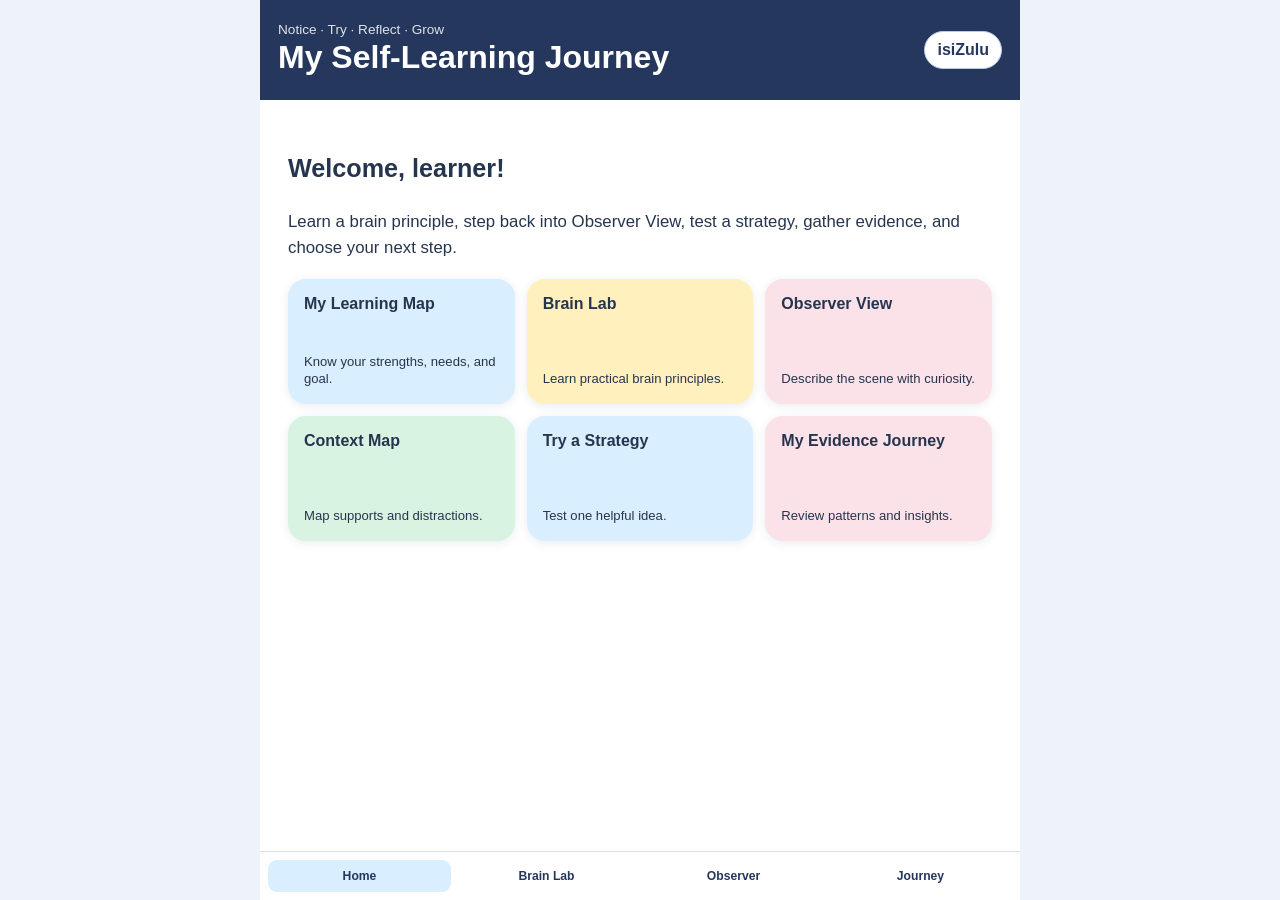
==== mobile-app/index.html @ 1f5d7070 "first commit" ====
<!doctype html>
<html lang="en">
<head>
  <meta charset="UTF-8">
  <meta name="viewport" content="width=device-width, initial-scale=1.0">
  <meta name="theme-color" content="#25375c">
  <link rel="manifest" href="manifest.webmanifest">
  <link rel="stylesheet" href="styles.css">
  <title>Self-Learning Journey</title>
</head>
<body>
  <main class="app-shell">
    <header class="app-header">
      <div>
        <p class="eyebrow" id="subtitle">Notice · Try · Reflect · Grow</p>
        <h1 id="app-title">My Self-Learning Journey</h1>
      </div>
      <button class="language-button" id="language-toggle" type="button">isiZulu</button>
    </header>

    <section id="content" class="content" aria-live="polite"></section>

    <nav class="bottom-nav" aria-label="Main navigation">
      <button data-page="home" type="button">Home</button>
      <button data-page="brain" type="button">Brain Lab</button>
      <button data-page="observe" type="button">Observer</button>
      <button data-page="growth" type="button">Journey</button>
    </nav>
  </main>
  <script src="config.js"></script>
  <script src="app.js"></script>
</body>
</html>
---- mobile-app/styles.css ----
:root {
  --navy: #25375c;
  --blue: #d9eeff;
  --green: #d9f3e3;
  --yellow: #fff0bd;
  --pink: #fbe1e8;
  --ink: #26354e;
  --muted: #5c6980;
  --white: #fff;
  font-family: Arial, Helvetica, sans-serif;
}

* { box-sizing: border-box; }
body { margin: 0; background: #eef3f9; color: var(--ink); }
button, input, textarea, select { font: inherit; }
button { cursor: pointer; }
.app-shell { min-height: 100vh; max-width: 760px; margin: auto; background: var(--white); padding-bottom: 84px; }
.app-header { background: var(--navy); color: white; padding: 22px 18px; display: flex; justify-content: space-between; gap: 12px; align-items: center; }
h1 { font-size: clamp(1.35rem, 5vw, 2rem); margin: 2px 0; }
.eyebrow { margin: 0; opacity: .85; font-size: .85rem; }
.language-button { border: 1px solid #b9caea; color: var(--navy); background: white; border-radius: 999px; padding: 9px 12px; font-weight: bold; }
.content { padding: 18px; }
.welcome { font-size: 1.05rem; line-height: 1.55; }
.grid { display: grid; grid-template-columns: repeat(2, minmax(0, 1fr)); gap: 12px; margin-top: 18px; }
.card, .panel { border: 0; border-radius: 18px; padding: 16px; color: var(--ink); text-align: left; box-shadow: 0 2px 10px #24375c18; }
.card { min-height: 125px; display: flex; flex-direction: column; justify-content: space-between; font-weight: bold; font-size: 1rem; }
.card span { font-size: .82rem; font-weight: normal; line-height: 1.35; }
.blue { background: var(--blue); } .green { background: var(--green); } .yellow { background: var(--yellow); } .pink { background: var(--pink); }
.panel { background: #f7f9fc; margin: 12px 0; line-height: 1.55; }
.panel h2 { margin-top: 0; font-size: 1.35rem; }
.topic-button { width: 100%; margin: 8px 0; border: 0; border-radius: 12px; padding: 13px; background: var(--blue); color: var(--ink); text-align: left; font-weight: bold; }
.back { background: transparent; border: 0; color: var(--navy); font-weight: bold; padding: 0 0 14px; }
label { display: block; margin: 15px 0 6px; font-weight: bold; line-height: 1.35; }
input, textarea, select { width: 100%; border: 1px solid #b9c6d9; border-radius: 10px; padding: 12px; background: white; }
textarea { min-height: 85px; resize: vertical; }
.primary { width: 100%; background: var(--navy); color: white; border: 0; border-radius: 12px; padding: 14px; margin-top: 18px; font-weight: bold; }
.secondary { width: 100%; background: white; color: var(--navy); border: 1px solid #aebdd4; border-radius: 12px; padding: 12px; margin-top: 10px; font-weight: bold; }
.notice { background: var(--yellow); border-radius: 12px; padding: 12px; line-height: 1.45; }
.stat { display: flex; justify-content: space-between; border-bottom: 1px solid #dce3ee; padding: 9px 0; }
.entry { border-left: 4px solid #7aafdd; padding: 10px 12px; margin: 10px 0; background: #f7faff; white-space: pre-line; border-radius: 0 10px 10px 0; }
.bottom-nav { position: fixed; bottom: 0; left: 50%; transform: translateX(-50%); max-width: 760px; width: 100%; background: white; border-top: 1px solid #d9e1ed; display: grid; grid-template-columns: repeat(4, 1fr); padding: 8px; gap: 4px; }
.bottom-nav button { background: white; border: 0; color: var(--navy); padding: 9px 3px; font-size: .76rem; font-weight: bold; }
.bottom-nav button.active { background: var(--blue); border-radius: 9px; }
.hidden { display: none; }
@media (min-width: 650px) { .content { padding: 28px; } .grid { grid-template-columns: repeat(3, minmax(0, 1fr)); } }
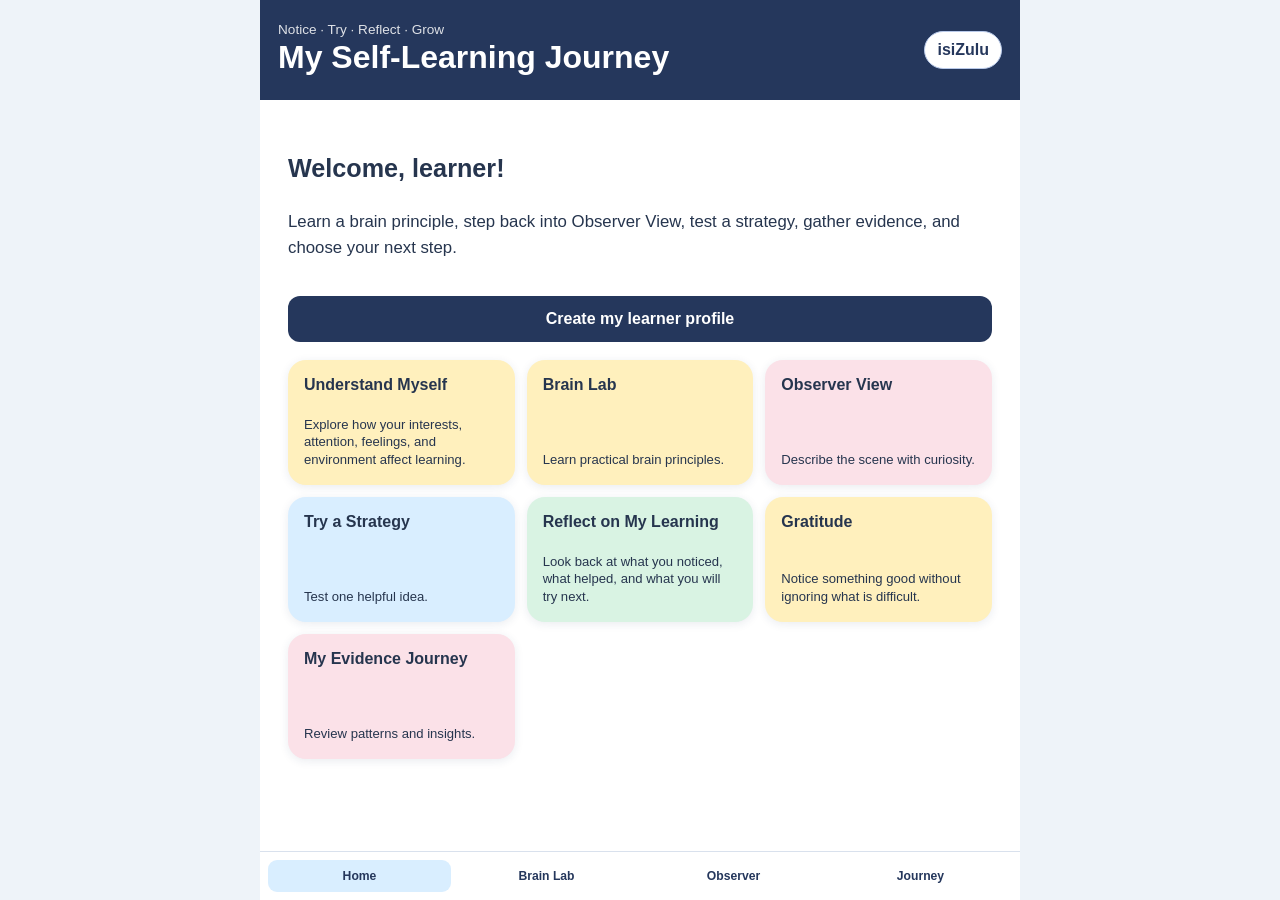
==== commit 248600d9: "fixes" ====
--- a/mobile-app/index.html
+++ b/mobile-app/index.html
@@ -28,6 +28,7 @@
     </nav>
   </main>
   <script src="config.js"></script>
+  <script src="principles.js"></script>
   <script src="app.js"></script>
 </body>
 </html>
--- a/mobile-app/styles.css
+++ b/mobile-app/styles.css
@@ -37,6 +37,13 @@
 .secondary { width: 100%; background: white; color: var(--navy); border: 1px solid #aebdd4; border-radius: 12px; padding: 12px; margin-top: 10px; font-weight: bold; }
 .notice { background: var(--yellow); border-radius: 12px; padding: 12px; line-height: 1.45; }
 .stat { display: flex; justify-content: space-between; border-bottom: 1px solid #dce3ee; padding: 9px 0; }
+.chart-row { margin: 14px 0; }
+.chart-row > span { display: block; font-weight: bold; margin-bottom: 5px; }
+.bars { height: 14px; background: #e6ebf3; border-radius: 7px; overflow: hidden; position: relative; }
+.bars i, .bars b { display: block; height: 50%; position: absolute; left: 0; }
+.bars i { top: 0; background: var(--navy); }
+.bars b { bottom: 0; background: #72b4a0; }
+.chart-row small { color: var(--muted); }
 .entry { border-left: 4px solid #7aafdd; padding: 10px 12px; margin: 10px 0; background: #f7faff; white-space: pre-line; border-radius: 0 10px 10px 0; }
 .bottom-nav { position: fixed; bottom: 0; left: 50%; transform: translateX(-50%); max-width: 760px; width: 100%; background: white; border-top: 1px solid #d9e1ed; display: grid; grid-template-columns: repeat(4, 1fr); padding: 8px; gap: 4px; }
 .bottom-nav button { background: white; border: 0; color: var(--navy); padding: 9px 3px; font-size: .76rem; font-weight: bold; }
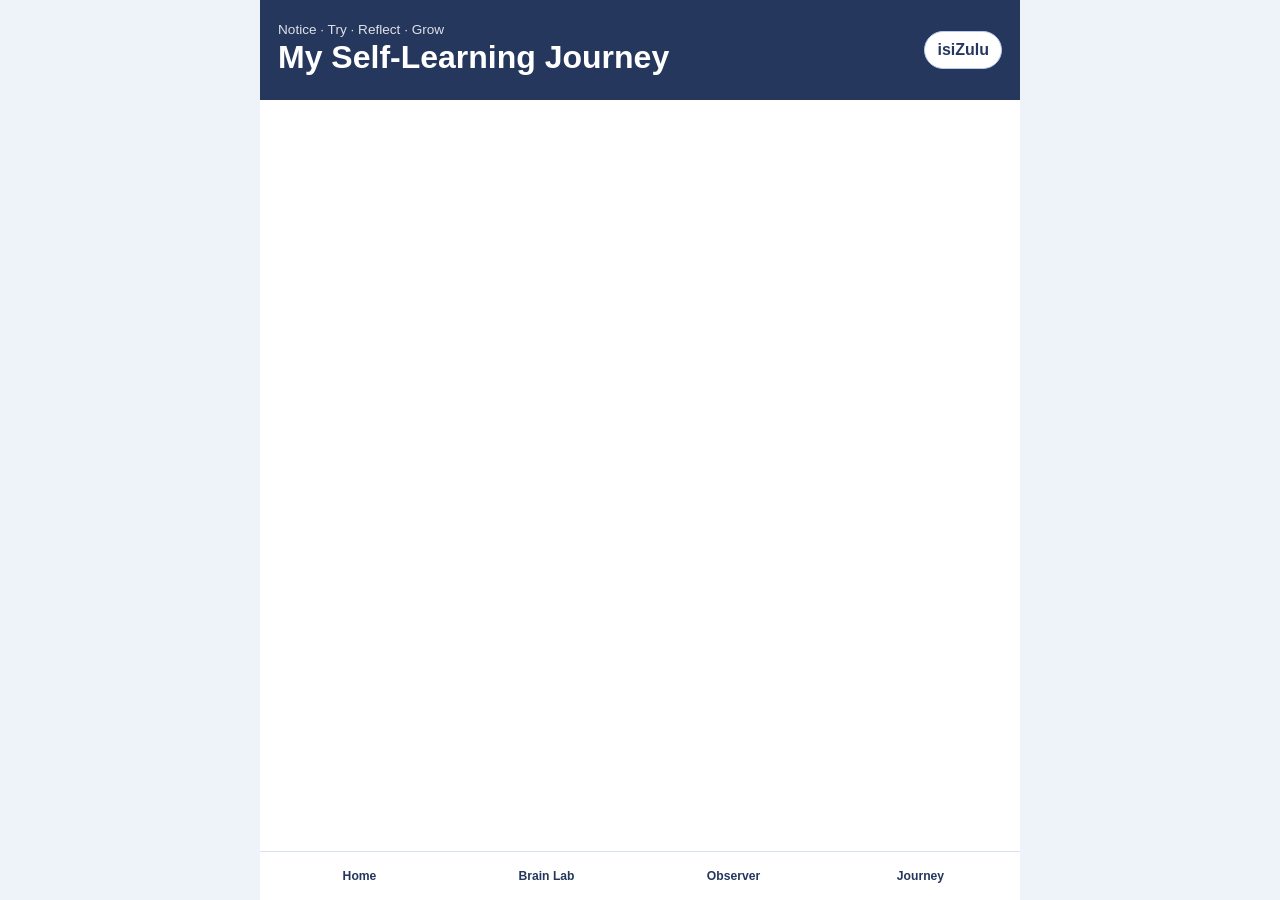
==== commit a274f190: "change the language toggle button text to isiZulu" ====
--- a/mobile-app/index.html
+++ b/mobile-app/index.html
@@ -29,6 +29,7 @@
   </main>
   <script src="config.js"></script>
   <script src="principles.js"></script>
+  <script src="localization.js"></script>
   <script src="app.js"></script>
 </body>
 </html>
